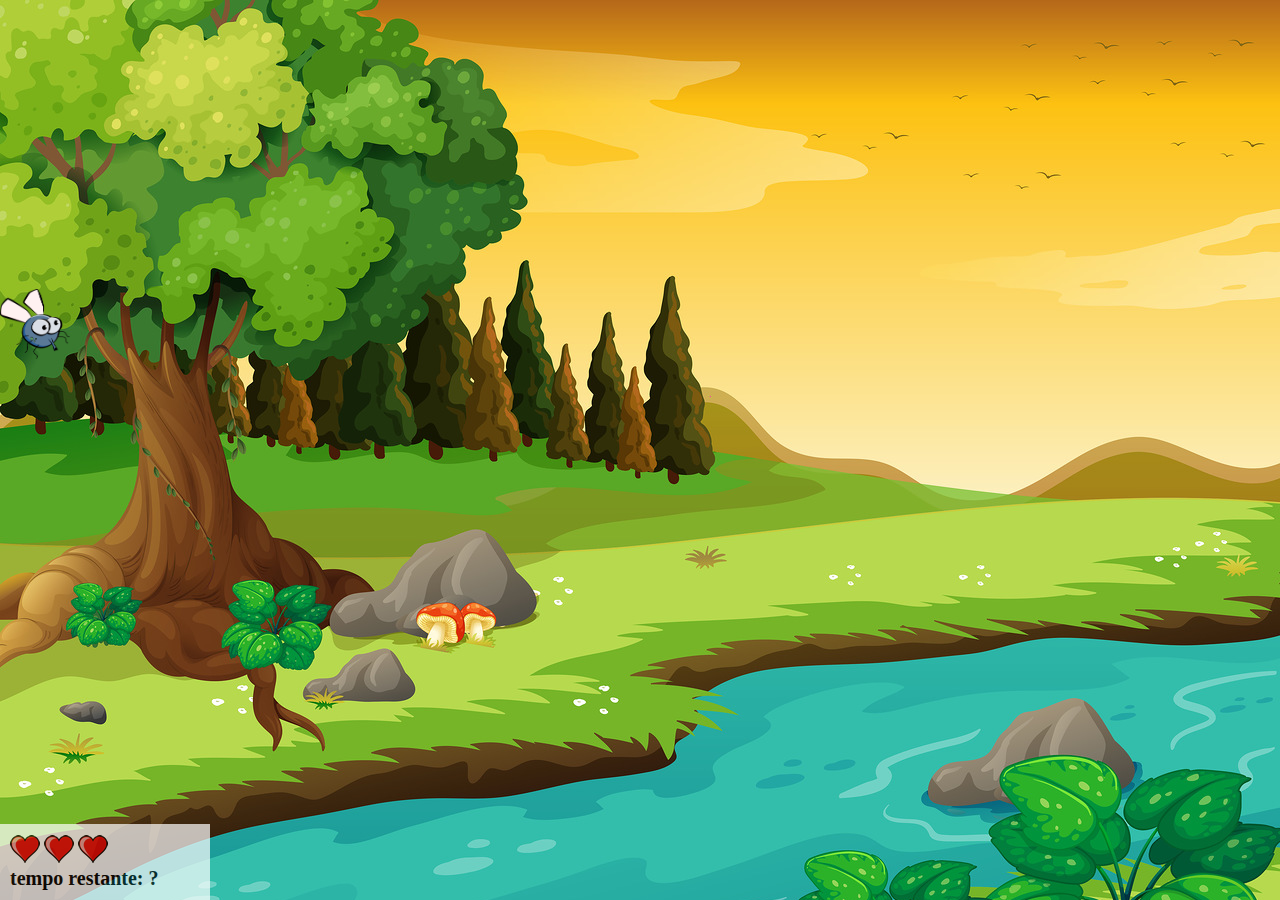
==== app.html @ ed0e76a3 "atualização" ====
<!DOCTYPE html>
<html lang="pt-br">
<head>
    <meta charset="UTF-8">
    <meta name="viewport" content="width=device-width, initial-scale=1.0">
    <title>Mata Mosquito</title>
    <script src="jogo.js"></script>
    <link rel="stylesheet" href="estilo.css">
</head>
<body onresize="ajustaTamanhoPalcoJogo()">
    
    <div class="painel">
        <div class="vidas">
            <img id="v1" src="imagens/coracao_cheio.png">
            <img id="v2" src="imagens/coracao_cheio.png">
            <img id="v3" src="imagens/coracao_cheio.png">
        </div>

        <div class="cronometro">
            tempo restante: ?
        </div>
    </div>

    <script>
        posicaoRandomica()

        setInterval(function(){
            posicaoRandomica()
        }, 2000)
    </script>
</body>
</html>
---- estilo.css ----
body {
    background-image: url(imagens/bg.jpg);    
    background-repeat: no-repeat;
    background-size: 100%;
}

.mosquito1 {
    width: 50px;
    height: 50px;
}

.mosquito2 {
    width: 70px;
    height: 70px;
}

.mosquito3 {
    width: 90px;
    height: 90px;
}

.ladoA {
    transform: scaleX(1);
}

.ladoB {
    transform: scalex(-1);
}

.painel{
    position: absolute;
    width: 190px;
    padding: 10px;
    left: 0px;
    bottom: 0px;
    border-top: solid 1px #fff;
    background-color: #fff;
    opacity: 0.7;
}

.vidas{
    float: left;
}

.cronometro {
    float: left;
    font-size: 20px;
    font-weight: bold;
}
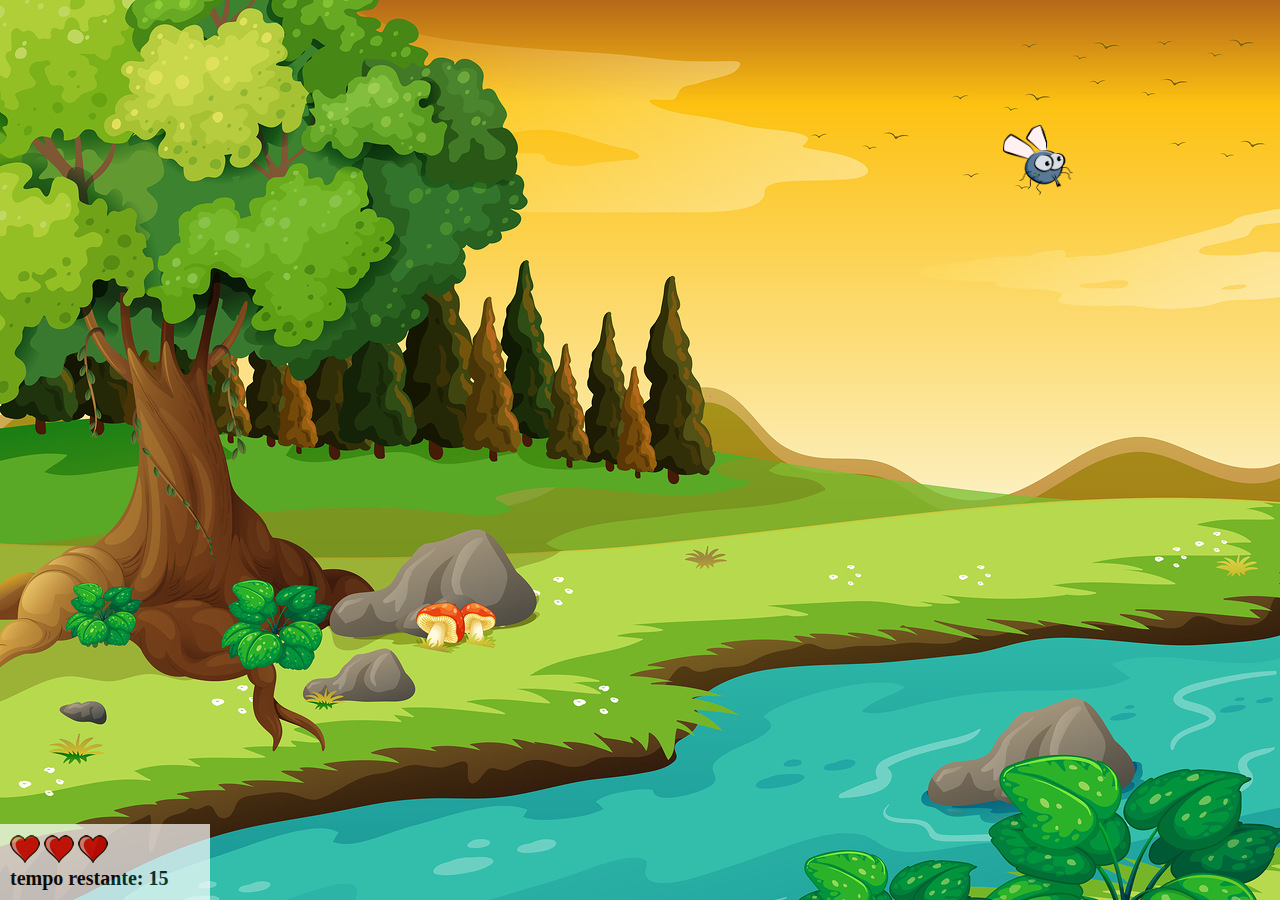
==== commit d9e1ac59: "finalizado" ====
--- a/app.html
+++ b/app.html
@@ -17,16 +17,17 @@
         </div>
 
         <div class="cronometro">
-            tempo restante: ?
+            tempo restante: <span id="cronometro"></span>
         </div>
     </div>
 
     <script>
+        document.getElementById('cronometro').innerHTML = tempo
         posicaoRandomica()
 
-        setInterval(function(){
+        var criaMosca = setInterval(function(){
             posicaoRandomica()
-        }, 2000)
+        }, criaMosquitoTempo)
     </script>
 </body>
 </html>--- a/estilo.css
+++ b/estilo.css
@@ -1,3 +1,7 @@
+html {
+    cursor: url(imagens/mata_mosca.png) 30 30, auto;
+}
+
 body {
     background-image: url(imagens/bg.jpg);    
     background-repeat: no-repeat;
